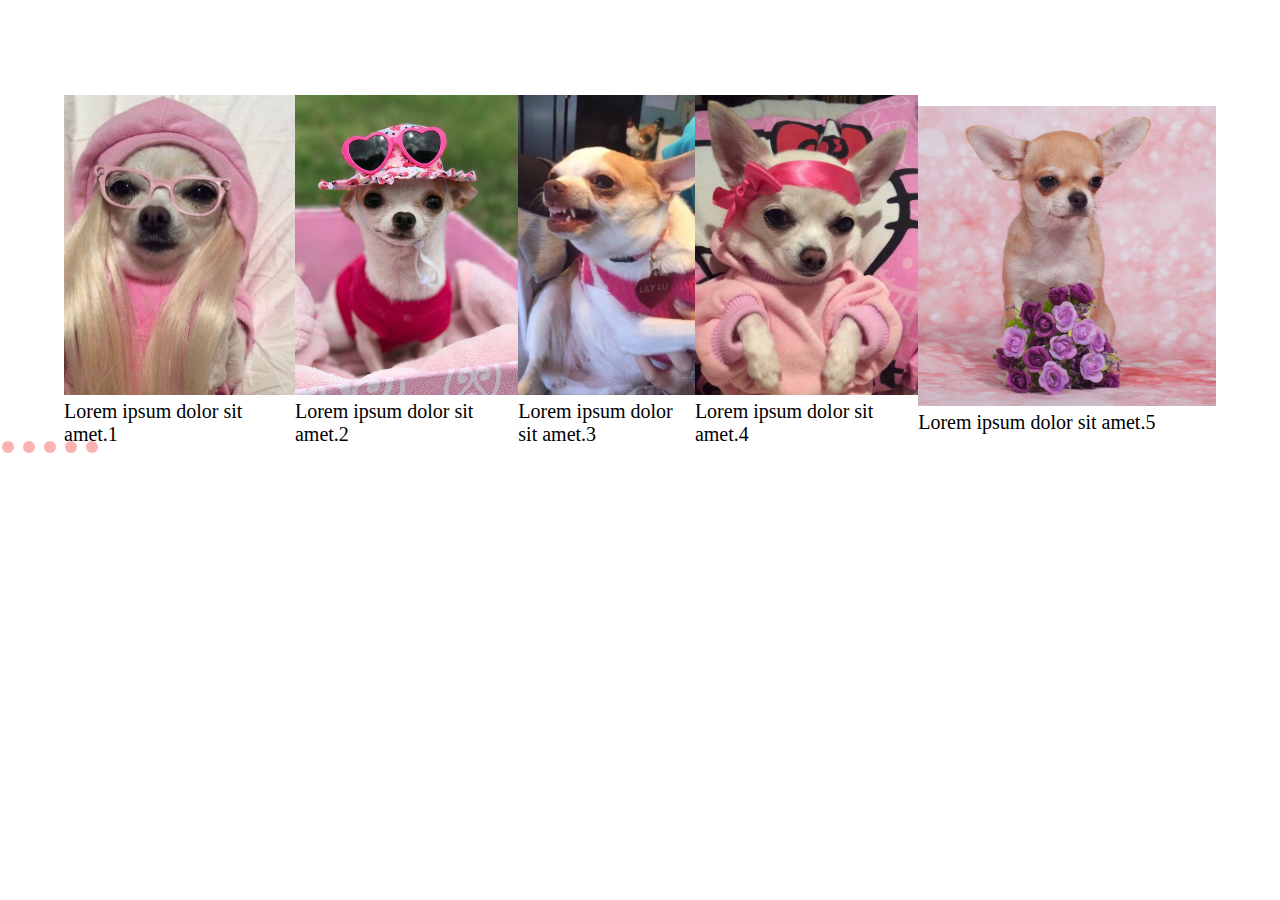
==== cssMemSlider/index.html @ 3555fe5e "feat: add a html structure and style (wed, May 10, 2022 7:11:07 PM)" ====
<!DOCTYPE html>
<html lang="en">
<head>
  <meta charset="UTF-8">
  <meta http-equiv="X-UA-Compatible" content="IE=edge">
  <link rel="stylesheet" href="style.css">
  <meta name="viewport" content="width=device-width, initial-scale=1.0">
  <title>anmaiden | memSlider</title>
</head>
<body>
  <div class="container">
    <div class="slider_wrapper">
      <div class="item">
        <img src="assets/images/1.jpg" alt="first mem" class="image-slider">
        <p class="slider-description">Lorem ipsum dolor sit amet.1</p>
      </div>
      <div class="item">
        <img src="assets/images/2.jpg" alt="first mem" class="image-slider">
        <p class="slider-description">Lorem ipsum dolor sit amet.2</p>
      </div>
      <div class="item">
        <img src="assets/images/3.jpg" alt="first mem" class="image-slider">
        <p class="slider-description">Lorem ipsum dolor sit amet.3</p>
      </div>
      <div class="item">
        <img src="assets/images/4.jpg" alt="first mem" class="image-slider">
        <p class="slider-description">Lorem ipsum dolor sit amet.4</p>
      </div>
      <div class="item">
        <img src="assets/images/5.jpg" alt="first mem" class="image-slider">
        <p class="slider-description">Lorem ipsum dolor sit amet.5</p>
      </div>
    </div>
    <div class="dots_wrapper">
      <span class="dots" onclick="currentSlide(1)"></span>
      <span class="dots" onclick="currentSlide(2)"></span>
      <span class="dots" onclick="currentSlide(3)"></span>
      <span class="dots" onclick="currentSlide(4)"></span>
      <span class="dots" onclick="currentSlide(5)"></span>
    </div>
  </div>
<script src="script.js"></script>
</body>
</html>
---- cssMemSlider/style.css ----
*{
  padding: 0;
  margin: 0;
  font-size: 20px;
}
a{
  text-decoration: none;
  padding: 80px 50px;
  color: #000;
}
a:hover{
  background-color: antiquewhite;
  transition-duration: .5s;
}
.container{
  max-width: 1280px;
  margin: 0 auto;
}
/* image slider  */
.slider_wrapper{
  max-width: 90%;
  position: relative;
  margin: auto;
  height: 300px;
  margin-bottom: 15px;

  padding-top: 120px;
  display: flex;
  align-items: center;
  justify-content: center;
}
.image-slider{
    object-fit: cover;
    width: 100%;
    height: 300px;
    border: none !important;
    box-shadow: none !important;
}
.slider_wrapper .item {
  animation-name: anim;
  animation-duration: 1.5s;
}
.dots {
  cursor: pointer;
  height: 12px;
  width: 12px;
  margin: 0 2px;
  background-color: rgb(253, 178, 178);
  border-radius: 50%;
  display: inline-block;
  transition: background-color 0.6s ease;
}
@-webkit-keyframes anim {
  from {
    opacity: .4
  }

  to {
    opacity: 1
  }
}
@keyframes anim {
  from {
    opacity: .4
  }

  to {
    opacity: 1
  }
}
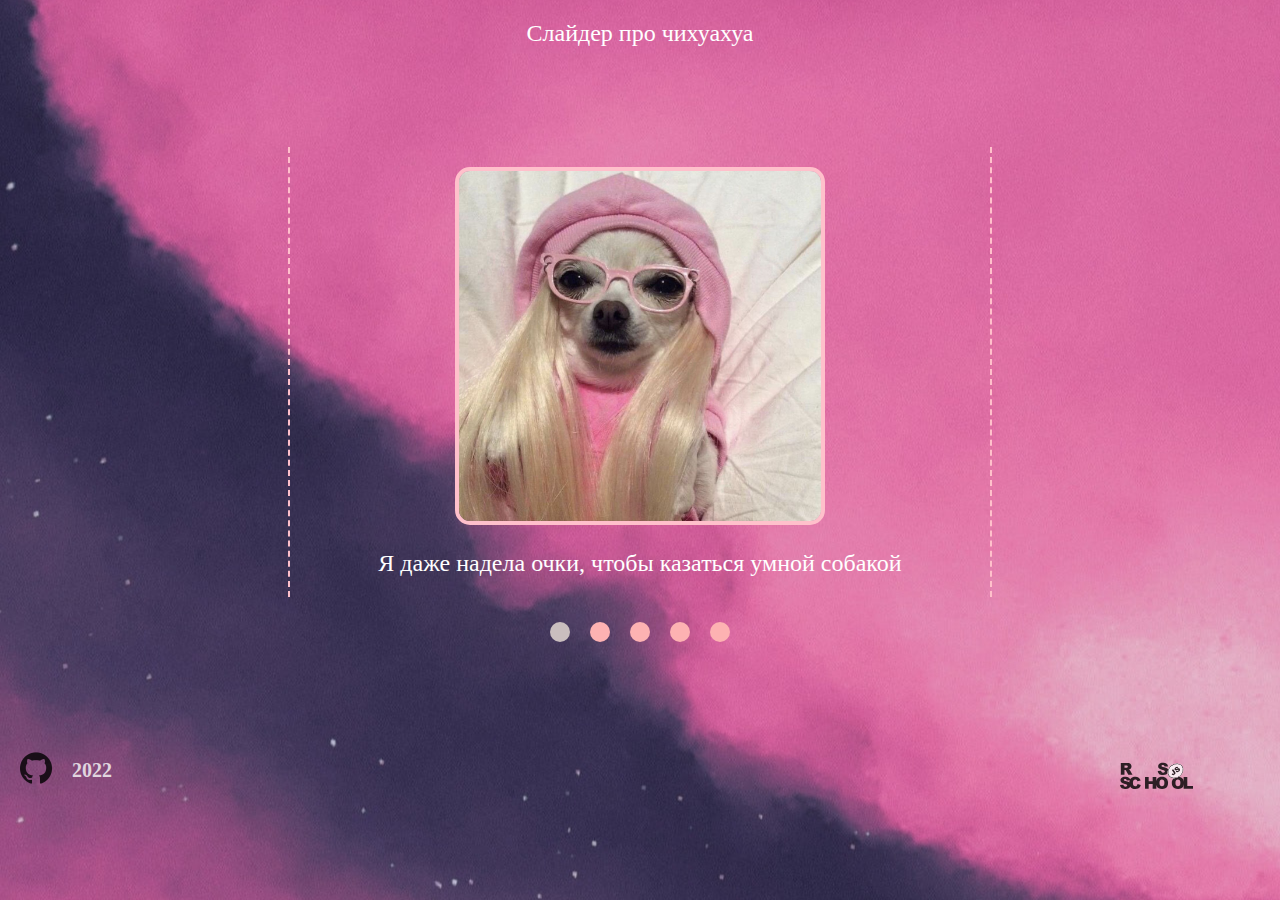
==== commit 6ba6bb93: "feat: add a new imgs (wed, May 10, 2022 8:05:38 PM)" ====
--- a/cssMemSlider/index.html
+++ b/cssMemSlider/index.html
@@ -9,26 +9,27 @@
 </head>
 <body>
   <div class="container">
+    <h1 class="title">Слайдер про чихуахуа</h1>
     <div class="slider_wrapper">
       <div class="item">
         <img src="assets/images/1.jpg" alt="first mem" class="image-slider">
-        <p class="slider-description">Lorem ipsum dolor sit amet.1</p>
+        <p class="slider-description">Я даже надела очки, чтобы казаться умной собакой</p>
       </div>
       <div class="item">
         <img src="assets/images/2.jpg" alt="first mem" class="image-slider">
-        <p class="slider-description">Lorem ipsum dolor sit amet.2</p>
+        <p class="slider-description">Выходные прошли, а вкусняшек не было</p>
       </div>
       <div class="item">
         <img src="assets/images/3.jpg" alt="first mem" class="image-slider">
-        <p class="slider-description">Lorem ipsum dolor sit amet.3</p>
+        <p class="slider-description">С чего ты взял, что я злюсь?</p>
       </div>
       <div class="item">
         <img src="assets/images/4.jpg" alt="first mem" class="image-slider">
-        <p class="slider-description">Lorem ipsum dolor sit amet.4</p>
+        <p class="slider-description">Бесит, когда идешь по своим делам, а тебя берут на ручки и начинают тискать</p>
       </div>
       <div class="item">
         <img src="assets/images/5.jpg" alt="first mem" class="image-slider">
-        <p class="slider-description">Lorem ipsum dolor sit amet.5</p>
+        <p class="slider-description">Это вам цветочки от миленькой собачки</p>
       </div>
     </div>
     <div class="dots_wrapper">
@@ -38,6 +39,17 @@
       <span class="dots" onclick="currentSlide(4)"></span>
       <span class="dots" onclick="currentSlide(5)"></span>
     </div>
+    <footer>
+      <div class="container">
+        <div class="footer_inner">
+          <div class="footer-info">
+            <a href="https://github.com/anmaiden" class="github-link"><img src="assets/images/github.png" alt="" class="git-img"></a>
+            <p class="year">2022</p>
+          </div>
+          <a href="https://rs.school/js/" class="logo-rss"></a>
+        </div>
+      </div>
+    </footer>
   </div>
 <script src="script.js"></script>
 </body>
--- a/cssMemSlider/style.css
+++ b/cssMemSlider/style.css
@@ -3,52 +3,75 @@
   margin: 0;
   font-size: 20px;
 }
-a{
-  text-decoration: none;
-  padding: 80px 50px;
-  color: #000;
-}
-a:hover{
-  background-color: antiquewhite;
-  transition-duration: .5s;
+body{
+  background-color: palevioletred;
+  background-image: url('assets/images/background.jpg');
+  background-position: center;
 }
 .container{
   max-width: 1280px;
   margin: 0 auto;
 }
+.title{
+  margin-top: 20px;
+  font-size: 24px;
+  font-weight: normal;
+  color: white;
+  text-align: center;
+}
 /* image slider  */
 .slider_wrapper{
-  max-width: 90%;
+  border-left: 2px pink dashed;
+  border-right: 2px pink dashed;
+  max-width: 700px;
   position: relative;
   margin: auto;
-  height: 300px;
+  margin-top: 100px;
   margin-bottom: 15px;
-
-  padding-top: 120px;
+  height: 50vh;
   display: flex;
   align-items: center;
   justify-content: center;
 }
+.item{
+  text-align: center;
+}
 .image-slider{
-    object-fit: cover;
-    width: 100%;
-    height: 300px;
-    border: none !important;
-    box-shadow: none !important;
+    width: auto;
+    height: 350px;
+    border: 4px solid pink;
+    border-radius: 15px;
+}
+.slider-description{
+  font-size: 24px;
+  margin-top: 20px;
+  color: white;
 }
 .slider_wrapper .item {
   animation-name: anim;
   animation-duration: 1.5s;
 }
+/* sliders buttons  */
+.dots_wrapper{
+  align-items: center;
+  min-height: 40px;
+  margin: 0 auto;
+  max-width: 300px;
+  display: flex;
+  justify-content: center;
+}
 .dots {
   cursor: pointer;
-  height: 12px;
-  width: 12px;
-  margin: 0 2px;
+  height: 20px;
+  width: 20px;
+  margin: 0 10px;
   background-color: rgb(253, 178, 178);
   border-radius: 50%;
-  display: inline-block;
-  transition: background-color 0.6s ease;
+}
+.active,
+.dots:hover {
+  transition-duration: .5s;
+  background-color: rgb(201, 190, 190);
 }
 @-webkit-keyframes anim {
   from {
@@ -67,4 +90,54 @@
   to {
     opacity: 1
   }
+}
+/* footer  */
+footer {
+  margin-top: 100px;
+  opacity: .8;
+  color: #f8f8f8;
+  align-items: flex-end;
+
+  font-size: 24px;
+}
+
+.footer_inner {
+  display: flex;
+  justify-content: space-between;
+}
+
+.footer-info {
+  max-width: 150px;
+  max-height: 150px;
+  align-items: center;
+  display: flex;
+  justify-content: center;
+}
+
+.footer-info p {
+  padding-left: 20px;
+  font-weight: bold;
+}
+
+.footer-info a {
+  color: #ffffff;
+  padding-left: 20px;
+  text-decoration: none;
+}
+
+.footer-info a:hover {
+  filter: invert(97%) sepia(15%) saturate(638%) hue-rotate(98deg) brightness(92%) contrast(87%);
+  transition-duration: .5s;
+}
+
+.logo-rss {
+  margin-top: 10px;
+  background-image: url('assets/images/logo.svg');
+  background-repeat: no-repeat;
+  min-width: 160px;
+}
+
+.logo-rss:hover {
+  transform: rotate(1deg);
+  transition-duration: .5s;
 }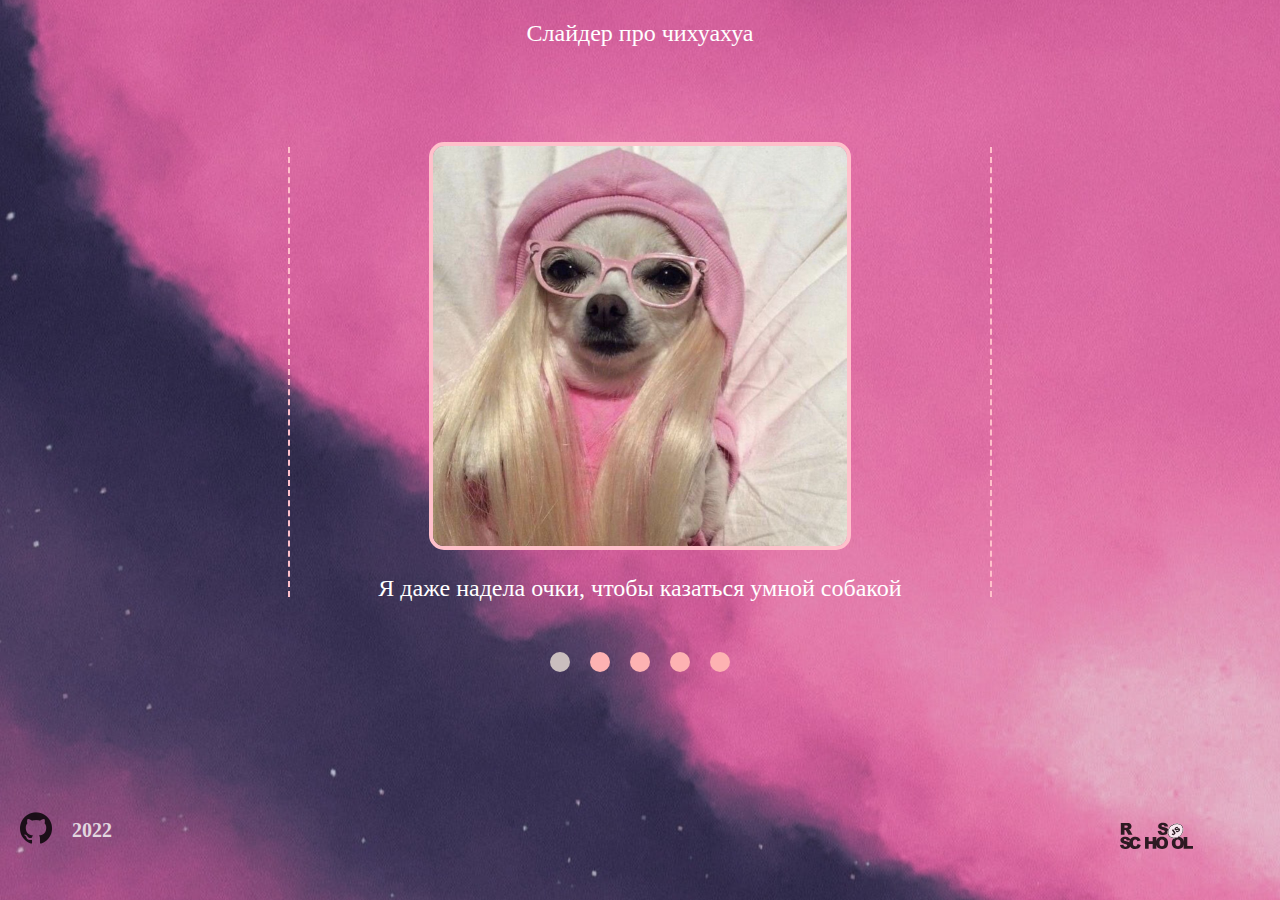
==== commit f0db4e35: "feat: add a favicon (wed, May 10, 2022 8:31:20 PM)" ====
--- a/cssMemSlider/index.html
+++ b/cssMemSlider/index.html
@@ -5,6 +5,7 @@
   <meta http-equiv="X-UA-Compatible" content="IE=edge">
   <link rel="stylesheet" href="style.css">
   <meta name="viewport" content="width=device-width, initial-scale=1.0">
+  <link rel="shortcut icon" href="assets/images/2.jpg" type="image/x-icon">
   <title>anmaiden | memSlider</title>
 </head>
 <body>
--- a/cssMemSlider/style.css
+++ b/cssMemSlider/style.css
@@ -38,13 +38,13 @@
 }
 .image-slider{
     width: auto;
-    height: 350px;
+    height: 20em;
     border: 4px solid pink;
     border-radius: 15px;
 }
 .slider-description{
   font-size: 24px;
-  margin-top: 20px;
+  padding-top: 20px;
   color: white;
 }
 .slider_wrapper .item {
@@ -64,7 +64,7 @@
   cursor: pointer;
   height: 20px;
   width: 20px;
-  margin: 0 10px;
+  margin: 40px 10px;
   background-color: rgb(253, 178, 178);
   border-radius: 50%;
 }
@@ -136,8 +136,58 @@
   background-repeat: no-repeat;
   min-width: 160px;
 }
-
 .logo-rss:hover {
   transform: rotate(1deg);
   transition-duration: .5s;
+}
+/* adaptive */
+@media screen and (max-width: 768px) {
+  .slider_wrapper{
+    max-width: 520px;
+    margin-bottom: 0px;
+  }
+  .image-slider{
+    height: 15em;
+  }
+  .slider-description{
+    font-size: 19px;
+    margin-top: 0;
+    padding-top: 10px;
+  }
+  .dots{
+    margin: 10px 10px;
+    width: 15px;
+    height: 15px;
+  }
+}
+@media screen and (max-width: 540px) {
+  .slider_wrapper {
+      max-width: 380px;
+      margin-bottom: 0px;
+    }
+    .year{
+      font-size: 12px;
+    }
+}
+@media screen and (max-width: 378px) {
+  .slider_wrapper {
+    border: none;
+    max-width: 280px;
+    margin-bottom: 0px;
+  }
+  .image-slider {
+      height: 13em;
+    }
+  footer{
+    justify-content: center;
+  }
+ .git-img{
+   width: 40px;
+ }
+ .year{
+   font-size: 14px;
+ }
+ .logo-rss{
+   width: 40px;
+ }
 }